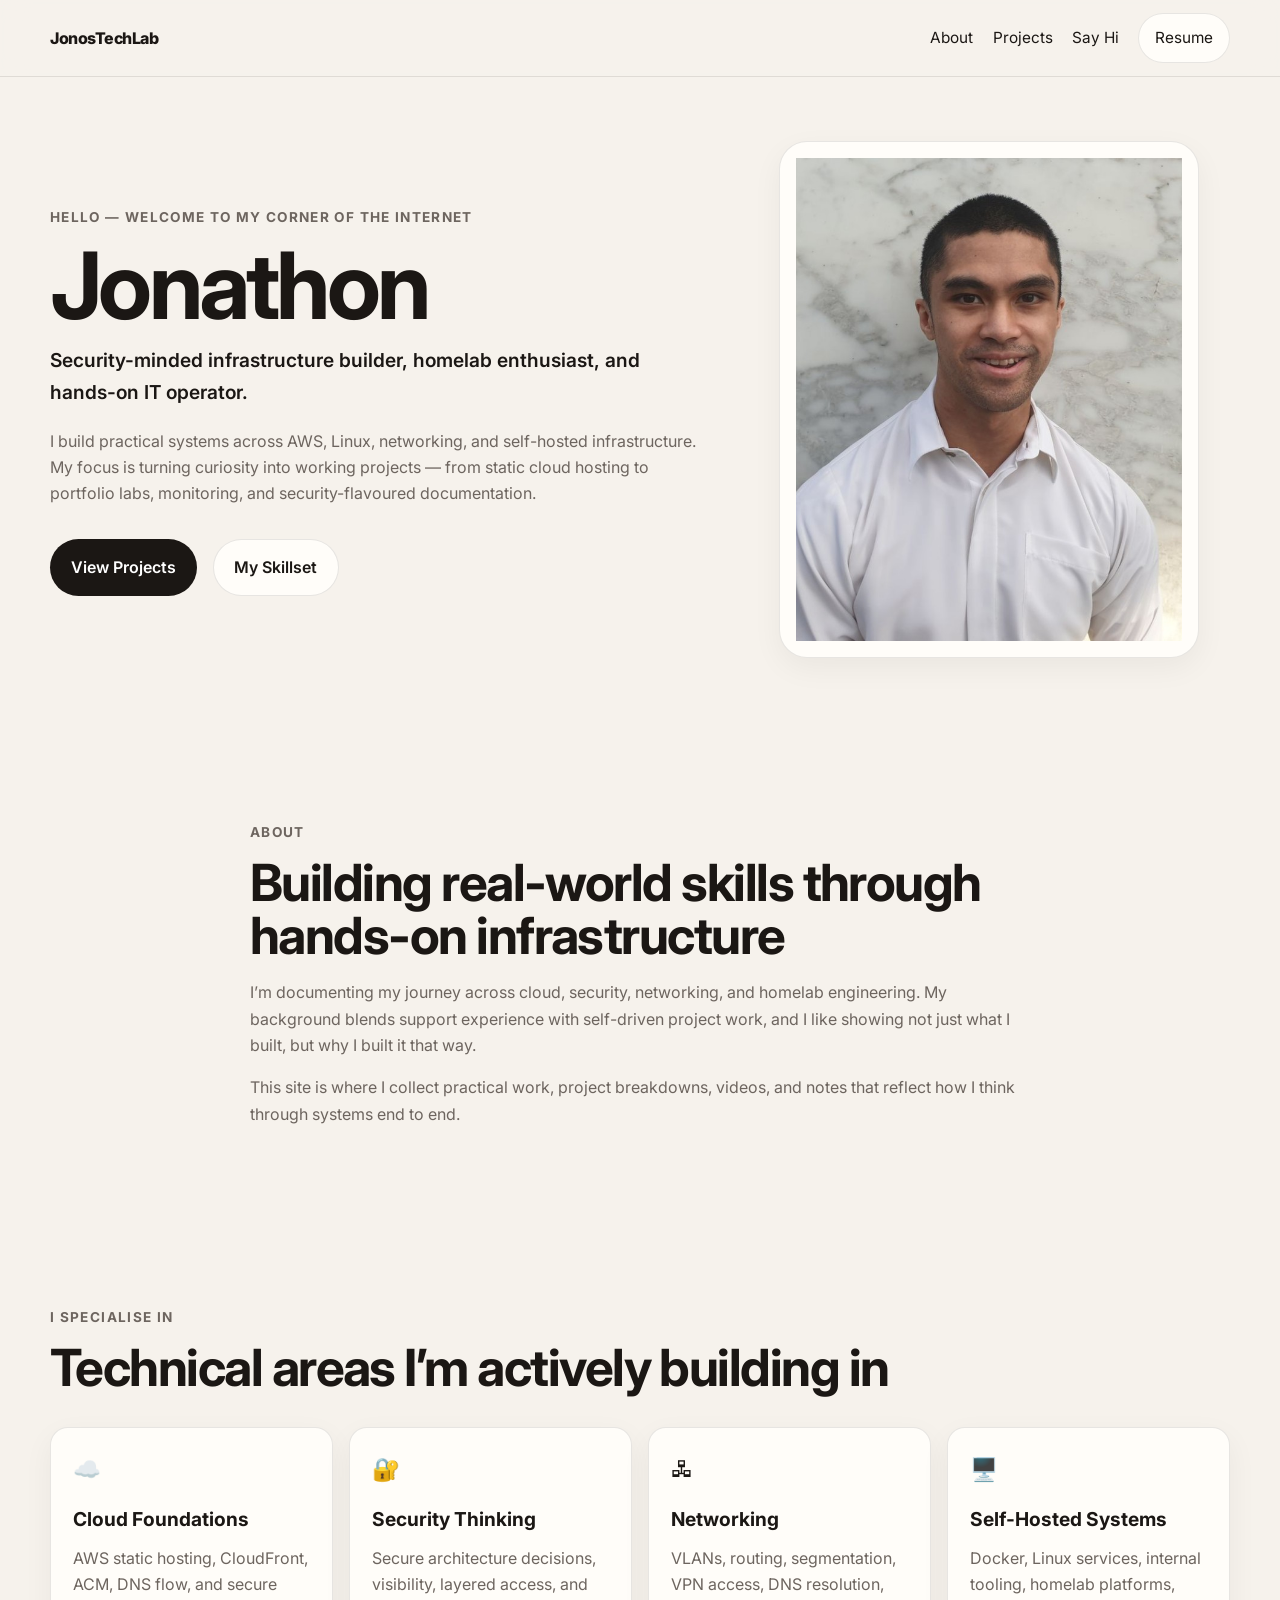
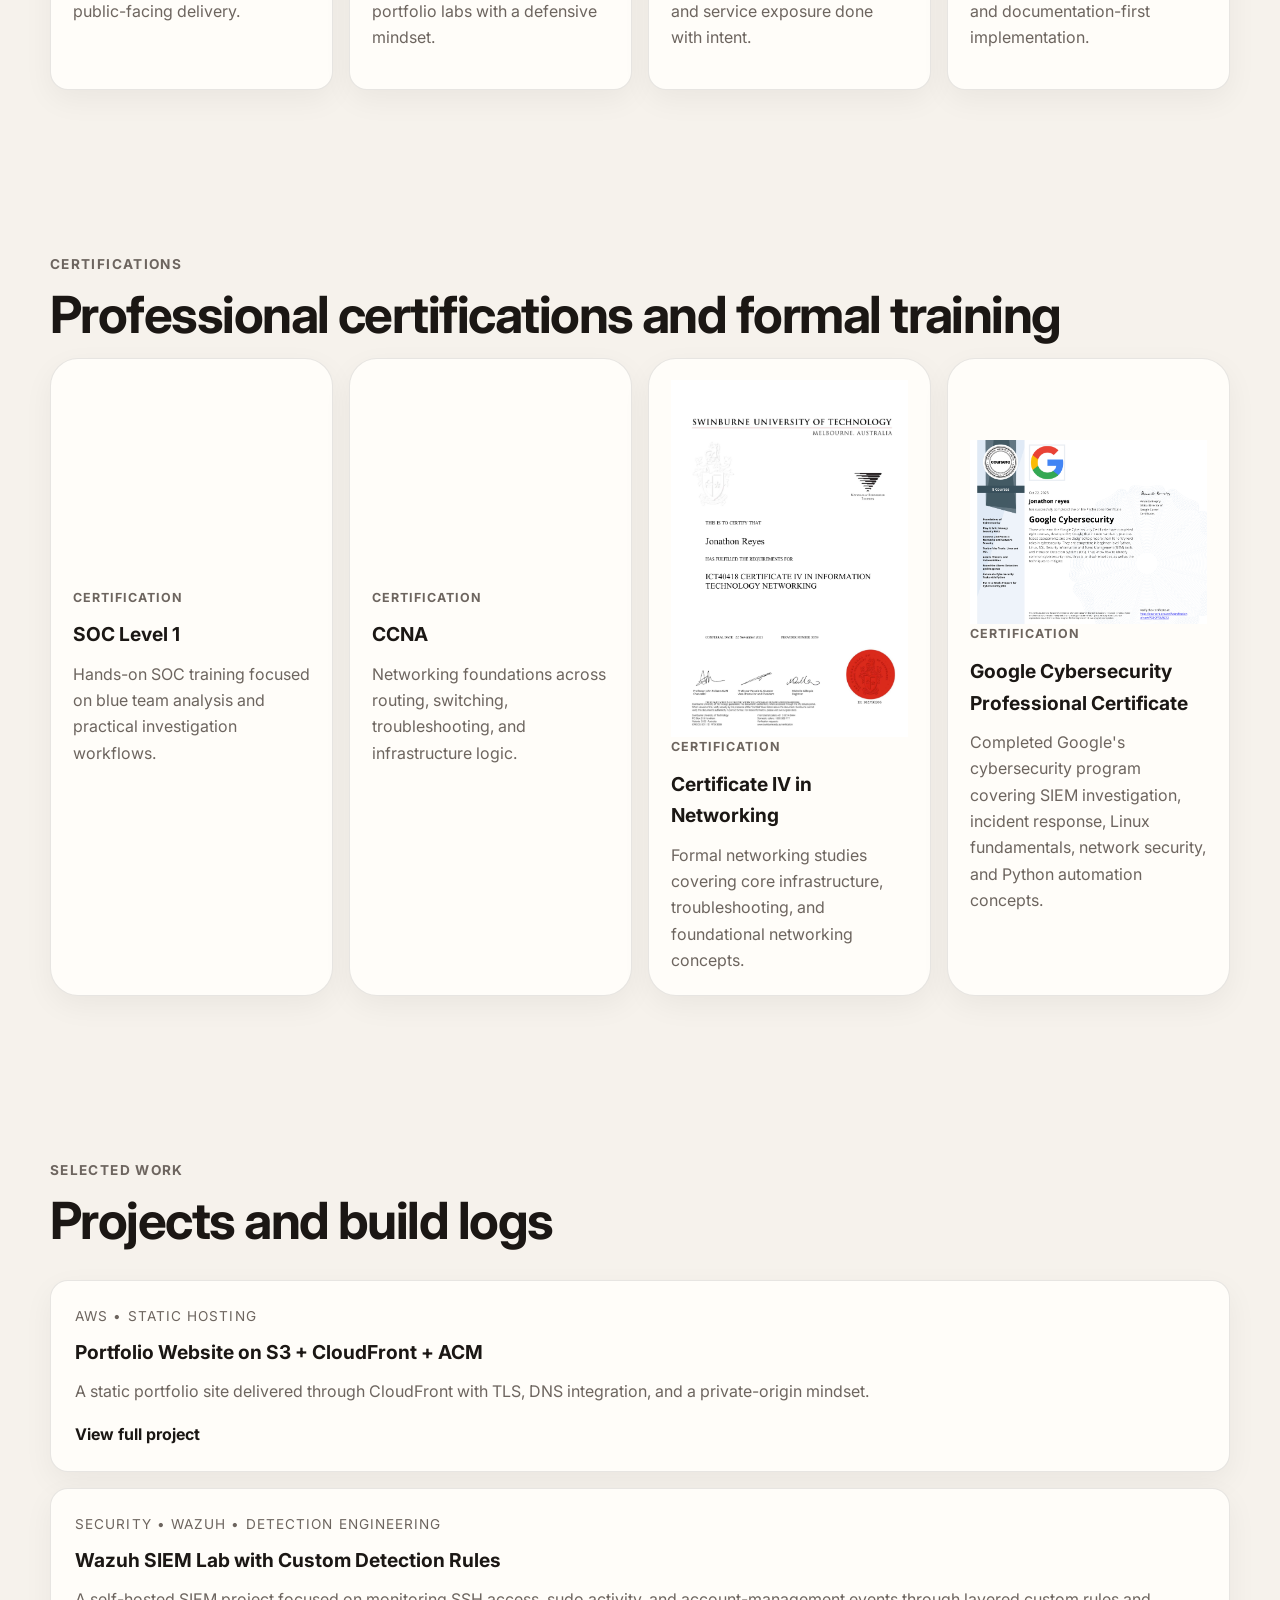
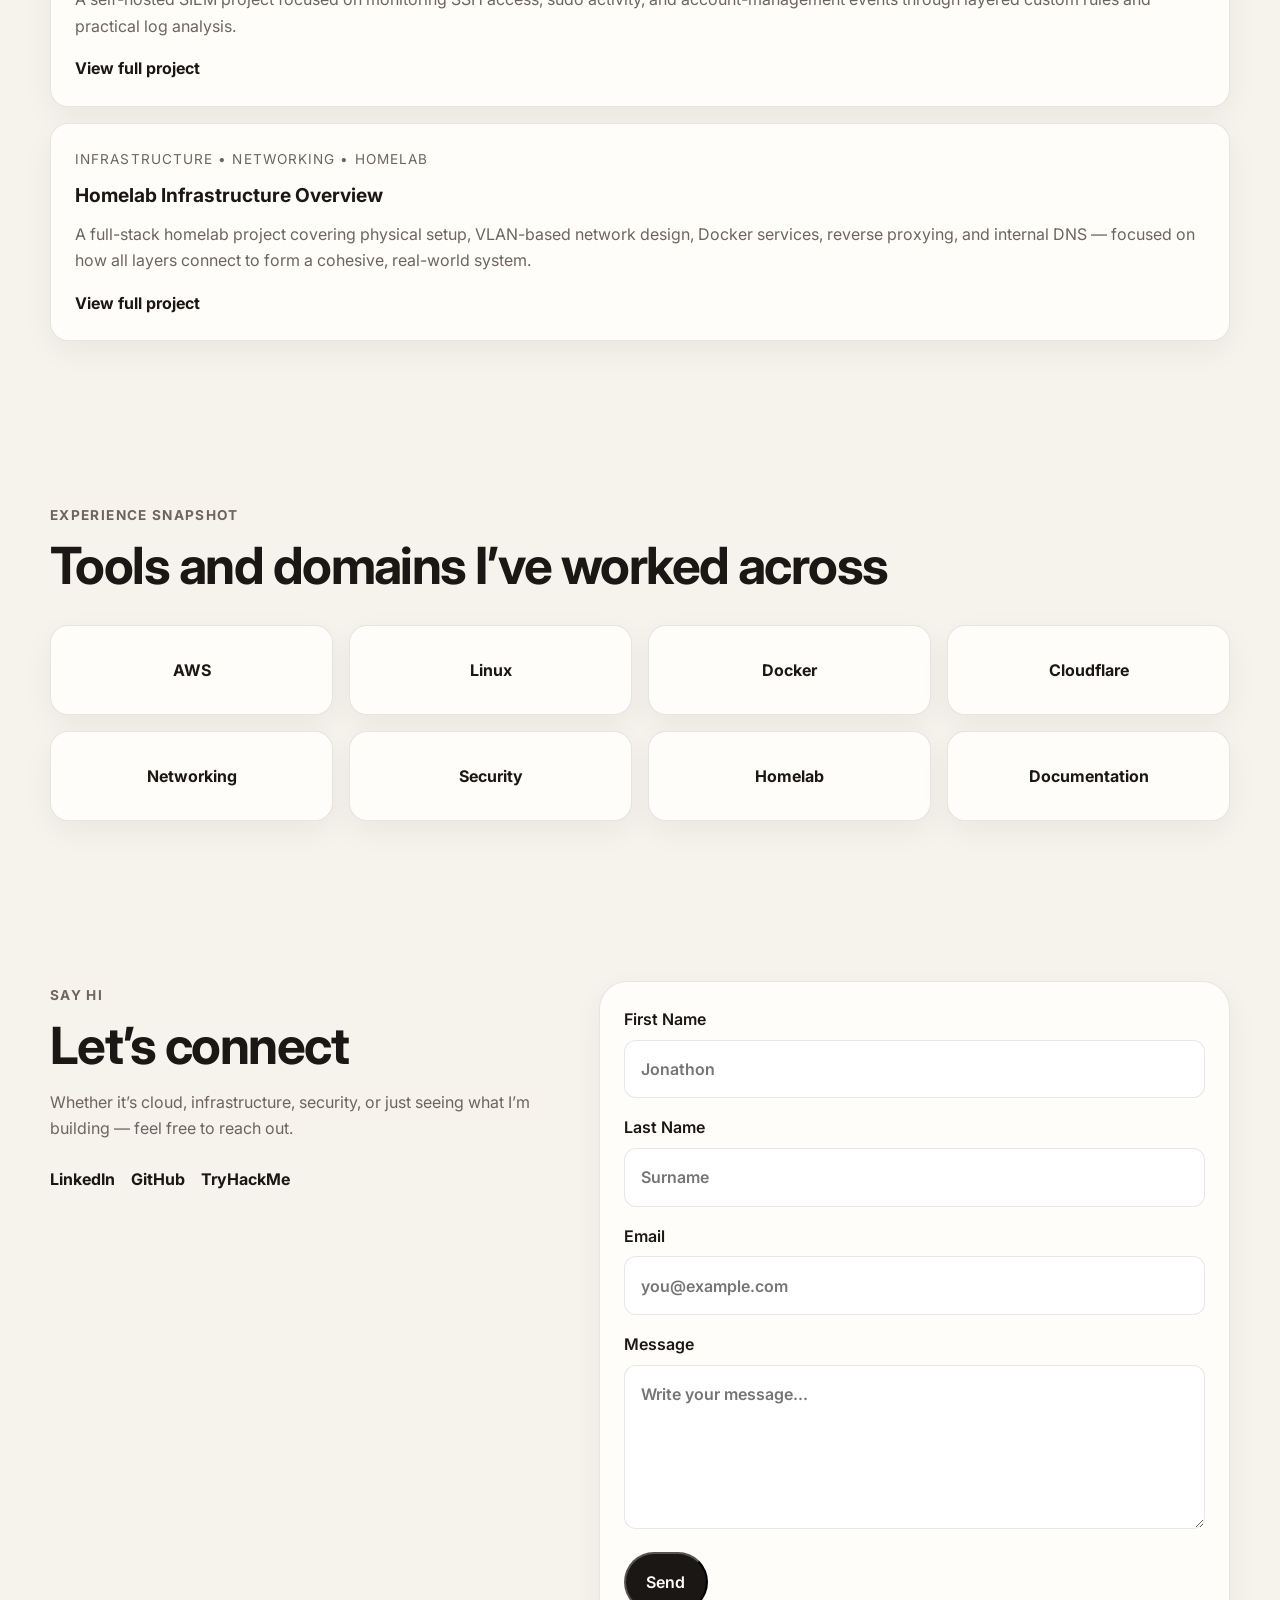
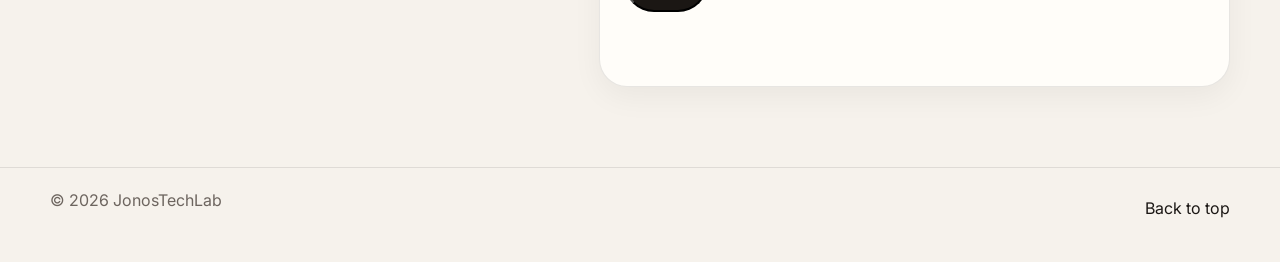
==== site/index.html @ 67ad3206 "Updated homepage layout, added social media hyperlinks , uploaded resume link , ensured website cong" ====
<!DOCTYPE html>
<html lang="en">
<head>
  <meta charset="UTF-8" />
  <meta name="viewport" content="width=device-width, initial-scale=1.0" />
  <title>JonosTechLab</title>
  <meta
    name="description"
    content="Personal portfolio for Jonathon - cloud, security, infrastructure, and homelab projects."
  />
  <link rel="preconnect" href="https://fonts.googleapis.com">
  <link rel="preconnect" href="https://fonts.gstatic.com" crossorigin>
  <link
    href="https://fonts.googleapis.com/css2?family=Inter:wght@400;500;600;700;800&display=swap"
    rel="stylesheet"
  >
  <link rel="stylesheet" href="style.css"/>
</head>
    
<body>
  <header class="site-header" id="top">
    <div class="container nav-wrap">
      <a href="#top" class="brand">JonosTechLab</a>

      <button class="nav-toggle" aria-label="Toggle navigation" aria-expanded="false">
        <span></span>
        <span></span>
      </button>

      <nav class="site-nav">
        <a href="About.html">About</a>
        <a href="projects.html">Projects</a>
        <a href="#contact">Say Hi</a>
        <a href="drd8wv1lhx9pb.cloudfront.net/Media/JreyesResume.docx" download class="resume-link">Resume</a>
      </nav>
    </div>
  </header>

  <main>
    <section class="hero section">
      <div class="container hero-grid">
        <div class="hero-copy">
          <p class="eyebrow">Hello — welcome to my corner of the internet</p>
          <h1>Jonathon</h1>
          <p class="hero-subtitle">
            Security-minded infrastructure builder, homelab enthusiast, and hands-on IT operator.
          </p>

          <p class="hero-text">
            I build practical systems across AWS, Linux, networking, and self-hosted infrastructure.
            My focus is turning curiosity into working projects — from static cloud hosting to
            portfolio labs, monitoring, and security-flavoured documentation.
          </p>

          <div class="hero-actions">
            <a class="btn btn-primary" href="#projects">View Projects</a>
            <a class="btn btn-secondary" href="#specialties">My Skillset</a>
          </div>
        </div>

        <div class="hero-visual">
          <div class="portrait-card">
            <div class="portrait-placeholder">
              <img src="Media/photo-of-me-1.jpeg" alt="Photo of me">
            </div>
          </div>
        </div>
      </div>
    </section>

    <section class="about section" id="about">
      <div class="container narrow">
        <p class="section-label">About</p>
        <h2>Building real-world skills through hands-on infrastructure</h2>
        <p>
          I’m documenting my journey across cloud, security, networking, and homelab engineering.
          My background blends support experience with self-driven project work, and I like showing
          not just what I built, but why I built it that way.
        </p>
        <p>
          This site is where I collect practical work, project breakdowns, videos, and notes that
          reflect how I think through systems end to end.
        </p>
      </div>
    </section>

    <section class="specialties section" id="specialties">
      <div class="container">
        <p class="section-label">I specialise in</p>
        <h2>Technical areas I’m actively building in</h2>

        <div class="cards-grid">
          <article class="info-card">
            <div class="card-icon">☁️</div>
            <h3>Cloud Foundations</h3>
            <p>
              AWS static hosting, CloudFront, ACM, DNS flow, and secure public-facing delivery.
            </p>
          </article>

          <article class="info-card">
            <div class="card-icon">🔐</div>
            <h3>Security Thinking</h3>
            <p>
              Secure architecture decisions, visibility, layered access, and portfolio labs with a defensive mindset.
            </p>
          </article>

          <article class="info-card">
            <div class="card-icon">🖧</div>
            <h3>Networking</h3>
            <p>
              VLANs, routing, segmentation, VPN access, DNS resolution, and service exposure done with intent.
            </p>
          </article>

          <article class="info-card">
            <div class="card-icon">🖥️</div>
            <h3>Self-Hosted Systems</h3>
            <p>
              Docker, Linux services, internal tooling, homelab platforms, and documentation-first implementation.
            </p>
          </article>
        </div>
      </div>
    </section>
<section class="certifications section" id="certifications">
  <div class="container">

    <p class="section-label">Certifications</p>
    <h2>Professional certifications and formal training</h2>

    <div class="about-cred-grid">

      <article class="cred-card">
        <div data-iframe-width="150" data-iframe-height="270"
        data-share-badge-id="29850e6c-8b3c-4f84-9cf5-069277f59afa"
        data-share-badge-host="https://www.credly.com"></div>

        <span class="cred-label">Certification</span>
        <h3>SOC Level 1</h3>
        <p>Hands-on SOC training focused on blue team analysis and practical investigation workflows.</p>
      </article>

      <article class="cred-card">
        <div data-iframe-width="150" data-iframe-height="270"
        data-share-badge-id="9f2ca85e-a2d4-41b4-8fdb-b90c5024c123"
        data-share-badge-host="https://www.credly.com"></div>

        <span class="cred-label">Certification</span>
        <h3>CCNA</h3>
        <p>Networking foundations across routing, switching, troubleshooting, and infrastructure logic.</p>
      </article>

      <article class="cred-card">
        <a href="https://www.myequals.net/sharelink/cd40c985-79ee-41b7-900c-975db4b5efea/37fe54b9-e3ec-4ae2-b38a-3ca66aa17fdd"
        target="_blank" rel="noopener noreferrer">

          <img src="Media/swinburne-networking-cert.png"
          alt="Certificate IV in Networking - Swinburne"
          class="cred-badge">
        </a>

        <span class="cred-label">Certification</span>
        <h3>Certificate IV in Networking</h3>
        <p>
          Formal networking studies covering core infrastructure,
          troubleshooting, and foundational networking concepts.
        </p>
      </article>

      <article class="cred-card">
        <a href="https://coursera.org/share/5a12fb6c5381215339fe320adbb913d0"
        target="_blank" rel="noopener noreferrer">

          <img src="Media/coursera-google-cybersecurity.png"
          alt="Google Cybersecurity Certificate"
          class="cred-badge">
        </a>

        <span class="cred-label">Certification</span>
        <h3>Google Cybersecurity Professional Certificate</h3>

        <p>
          Completed Google's cybersecurity program covering SIEM investigation,
          incident response, Linux fundamentals, network security,
          and Python automation concepts.
        </p>
      </article>

    </div>

  </div>
</section>
    <section class="projects section" id="projects">
      <div class="container">
        <p class="section-label">Selected work</p>
        <h2>Projects and build logs</h2>

        <div class="project-list">
          <article class="project-card">
            <div class="project-meta">AWS • Static Hosting</div>
            <h3>Portfolio Website on S3 + CloudFront + ACM</h3>
            <p>
              A static portfolio site delivered through CloudFront with TLS, DNS integration, and
              a private-origin mindset.
            </p>
            <a href="/Projects/Portfolio%20Website%20on%20S3.html">View full project</a>
          </article>

          <article class="project-card project-summary-card">
    <div class="project-meta">Security • Wazuh • Detection Engineering</div>
    <h3>Wazuh SIEM Lab with Custom Detection Rules</h3>
    <p>
      A self-hosted SIEM project focused on monitoring SSH access, sudo activity,
      and account-management events through layered custom rules and practical log analysis.
    </p>
    <a href="/Projects/WazuhSiemLab.html">View full project</a>
  </article>
          
  
  <article class="project-card project-summary-card">
    <div class="project-meta">Infrastructure • Networking • Homelab</div>
    <h3>Homelab Infrastructure Overview</h3>
    <p>
      A full-stack homelab project covering physical setup, VLAN-based network design,
      Docker services, reverse proxying, and internal DNS — focused on how all layers
      connect to form a cohesive, real-world system.
    </p>
    <a href="/Projects/homelab-project.html">View full project</a>
  </article>
          
<!--
          <article class="project-card">
            <div class="project-meta">Security • Documentation</div>
            <h3>SOC / Security Learning Journey</h3>
            <p>
              Detection practice, notes, walkthroughs, and structured write-ups showing technical growth over time.
            </p>
            <a href="#">Read project</a>

          </article>
-->
        </div>
      </div>
    </section>

    <section class="clients section">
      <div class="container">
        <p class="section-label">Experience snapshot</p>
        <h2>Tools and domains I’ve worked across</h2>

        <div class="logo-grid">
          <div class="logo-pill">AWS</div>
          <div class="logo-pill">Linux</div>
          <div class="logo-pill">Docker</div>
          <div class="logo-pill">Cloudflare</div>
          <div class="logo-pill">Networking</div>
          <div class="logo-pill">Security</div>
          <div class="logo-pill">Homelab</div>
          <div class="logo-pill">Documentation</div>
        </div>
      </div>
    </section>

    <section class="contact section" id="contact">
      <div class="container contact-grid">
        <div>
          <p class="section-label">Say Hi</p>
          <h2>Let’s connect</h2>
          <p>
            Whether it’s cloud, infrastructure, security, or just seeing what I’m building — feel
            free to reach out.
          </p>

          <div class="contact-links">
            <a href="https://www.linkedin.com/in/jonathon-reyes/">LinkedIn</a>
            <a href="https://github.com/JonathonReyesPortfolio">GitHub</a>
            <a href="https://tryhackme.com/p/gigabrain4000000">TryHackMe</a>
          </div>
        </div>

        <form 
  class="contact-form" 
  id="contactForm"
  action="https://formspree.io/f/mgonqvoz"
  method="POST"
>
          <label>
            First Name
            <input type="text" name="firstName" placeholder="Jonathon" required />
          </label>

          <label>
            Last Name
            <input type="text" name="lastName" placeholder="Surname" required />
          </label>

          <label>
            Email
            <input type="email" name="email" placeholder="you@example.com" required />
          </label>

          <label>
            Message
            <textarea name="message" rows="5" placeholder="Write your message..." required></textarea>
          </label>

          <button type="submit" class="btn btn-primary">Send</button>
          <p class="form-message" aria-live="polite"></p>
        </form>
      </div>
    </section>
  </main>

  <footer class="site-footer">
    <div class="container footer-wrap">
      <p>© 2026 JonosTechLab</p>
      <a href="#top">Back to top</a>
    </div>
  </footer>
  <script type="text/javascript" async src="//cdn.credly.com/assets/utilities/embed.js"></script>
  <script src="script.js"></script>
</body>
</html>
---- site/style.css ----
:root {
  --bg: #f6f2ec;
  --surface: #fffdf9;
  --surface-2: #efe6dc;
  --text: #1b1714;
  --muted: #6d655f;
  --line: rgba(27, 23, 20, 0.1);
  --accent: #1b1714;
  --radius-lg: 28px;
  --radius-md: 18px;
  --radius-sm: 12px;
  --shadow: 0 10px 30px rgba(0, 0, 0, 0.05);
  --container: 1180px;
}

* {
  box-sizing: border-box;
}

html {
  scroll-behavior: smooth;
}

body {
  margin: 0;
  font-family: "Inter", sans-serif;
  background: var(--bg);
  color: var(--text);
  line-height: 1.65;
}

img {
  max-width: 100%;
  display: block;
}

a {
  color: inherit;
  text-decoration: none;
}

button,
input,
textarea {
  font: inherit;
}

.container {
  width: min(var(--container), calc(100% - 2rem));
  margin: 0 auto;
}

.narrow {
  width: min(780px, calc(100% - 2rem));
}

.section {
  padding: 5rem 0;
}

.section-label,
.eyebrow {
  display: inline-block;
  margin-bottom: 0.8rem;
  font-size: 0.85rem;
  font-weight: 700;
  text-transform: uppercase;
  letter-spacing: 0.1em;
  color: var(--muted);
}

h1,
h2,
h3,
p {
  margin-top: 0;
}

h1 {
  font-size: clamp(2.8rem, 8vw, 5.8rem);
  line-height: 0.95;
  letter-spacing: -0.04em;
  margin-bottom: 1rem;
}

h2 {
  font-size: clamp(2rem, 4vw, 3.2rem);
  line-height: 1.05;
  letter-spacing: -0.03em;
  margin-bottom: 1rem;
}

h3 {
  font-size: 1.2rem;
  margin-bottom: 0.6rem;
}

p {
  color: var(--muted);
}

.site-header {
  position: sticky;
  top: 0;
  z-index: 1000;
  backdrop-filter: blur(14px);
  background: rgba(246, 242, 236, 0.82);
  border-bottom: 1px solid var(--line);
}

.nav-wrap {
  min-height: 76px;
  display: flex;
  align-items: center;
  justify-content: space-between;
  gap: 1rem;
}

.brand {
  font-weight: 800;
  letter-spacing: -0.03em;
}

.site-nav {
  display: flex;
  align-items: center;
  gap: 1.2rem;
}

.site-nav a {
  font-size: 0.96rem;
  color: var(--text);
}

.resume-link {
  padding: 0.7rem 1rem;
  border: 1px solid var(--line);
  border-radius: 999px;
  background: var(--surface);
}

.nav-toggle {
  display: none;
  width: 48px;
  height: 48px;
  border: 1px solid var(--line);
  background: var(--surface);
  border-radius: 999px;
  cursor: pointer;
}

.nav-toggle span {
  display: block;
  width: 18px;
  height: 2px;
  background: var(--text);
  margin: 5px auto;
  transition: 0.2s ease;
}

.hero {
  padding-top: 4rem;
}

.hero-grid {
  display: grid;
  grid-template-columns: 1.15fr 0.85fr;
  gap: 3rem;
  align-items: center;
}

.hero-subtitle {
  font-size: 1.2rem;
  max-width: 40rem;
  color: var(--text);
  font-weight: 600;
}

.hero-text {
  max-width: 46rem;
  margin-bottom: 2rem;
}

.hero-actions {
  display: flex;
  flex-wrap: wrap;
  gap: 1rem;
}

.btn {
  display: inline-flex;
  align-items: center;
  justify-content: center;
  min-height: 52px;
  padding: 0.9rem 1.3rem;
  border-radius: 999px;
  font-weight: 600;
  transition: transform 0.2s ease, opacity 0.2s ease;
}

.btn:hover {
  transform: translateY(-1px);
}

.btn-primary {
  background: var(--accent);
  color: white;
}

.btn-secondary {
  border: 1px solid var(--line);
  background: var(--surface);
}

.hero-visual {
  display: flex;
  justify-content: center;
}

.portrait-card {
  width: min(100%, 420px);
  background: var(--surface);
  border: 1px solid var(--line);
  border-radius: var(--radius-lg);
  padding: 1rem;
  box-shadow: var(--shadow);
}

.portrait-placeholder {
  aspect-ratio: 4 / 5;
  border-radius: calc(var(--radius-lg) - 8px);
  background:
    linear-gradient(135deg, rgba(0,0,0,0.05), rgba(0,0,0,0.01)),
    var(--surface-2);
  display: grid;
  place-items: center;
  color: var(--muted);
  font-weight: 600;
}

.portrait-placeholder img {
  width: 100%;
  height: 100%;
  display: block;
  object-fit: cover;
}

.cards-grid {
  margin-top: 2rem;
  display: grid;
  grid-template-columns: repeat(4, 1fr);
  gap: 1rem;
}

.info-card {
  background: var(--surface);
  border: 1px solid var(--line);
  border-radius: var(--radius-md);
  padding: 1.4rem;
  box-shadow: var(--shadow);
}

.card-icon {
  font-size: 1.4rem;
  margin-bottom: 1rem;
}

.project-list {
  margin-top: 2rem;
  display: grid;
  gap: 1rem;
}

.project-card {
  background: var(--surface);
  border: 1px solid var(--line);
  border-radius: var(--radius-md);
  padding: 1.5rem;
  box-shadow: var(--shadow);
}

.project-card a {
  font-weight: 700;
}

.project-meta {
  font-size: 0.85rem;
  text-transform: uppercase;
  letter-spacing: 0.08em;
  color: var(--muted);
  margin-bottom: 0.6rem;
}

.logo-grid {
  margin-top: 2rem;
  display: grid;
  grid-template-columns: repeat(4, 1fr);
  gap: 1rem;
}

.logo-pill {
  min-height: 90px;
  background: var(--surface);
  border: 1px solid var(--line);
  border-radius: var(--radius-md);
  display: grid;
  place-items: center;
  font-weight: 700;
  box-shadow: var(--shadow);
}

.stats-grid {
  margin-top: 2rem;
  display: grid;
  grid-template-columns: repeat(4, 1fr);
  gap: 1rem;
}

.stat-card {
  background: var(--surface);
  border: 1px solid var(--line);
  border-radius: var(--radius-md);
  padding: 1.5rem;
  box-shadow: var(--shadow);
}

.stat-number {
  display: block;
  font-size: clamp(2rem, 5vw, 3.8rem);
  line-height: 1;
  font-weight: 800;
  letter-spacing: -0.05em;
  margin-bottom: 0.8rem;
  color: var(--text);
}

.contact-grid {
  display: grid;
  grid-template-columns: 0.9fr 1.1fr;
  gap: 2rem;
  align-items: start;
}

.contact-links {
  display: flex;
  flex-wrap: wrap;
  gap: 1rem;
  margin-top: 1.5rem;
}

.contact-links a {
  font-weight: 700;
}

.contact-form {
  background: var(--surface);
  border: 1px solid var(--line);
  border-radius: var(--radius-lg);
  padding: 1.5rem;
  box-shadow: var(--shadow);
}

.contact-form label {
  display: block;
  font-weight: 600;
  margin-bottom: 1rem;
  color: var(--text);
}

.contact-form input,
.contact-form textarea {
  width: 100%;
  margin-top: 0.45rem;
  border: 1px solid var(--line);
  border-radius: var(--radius-sm);
  background: #fff;
  padding: 0.95rem 1rem;
  color: var(--text);
}

.contact-form input:focus,
.contact-form textarea:focus {
  outline: 2px solid rgba(27, 23, 20, 0.15);
  border-color: rgba(27, 23, 20, 0.25);
}

.form-message {
  margin-top: 1rem;
  min-height: 1.2rem;
  font-size: 0.95rem;
}

.site-footer {
  border-top: 1px solid var(--line);
  padding: 1.2rem 0 2rem;
}

.footer-wrap {
  display: flex;
  justify-content: space-between;
  gap: 1rem;
  align-items: center;
}

@media (max-width: 980px) {
  .hero-grid,
  .contact-grid,
  .cards-grid,
  .logo-grid,
  .stats-grid {
    grid-template-columns: 1fr 1fr;
  }

  .hero-grid {
    align-items: start;
  }
}

@media (max-width: 720px) {
  .section {
    padding: 4rem 0;
  }

  .nav-toggle {
    display: inline-block;
  }

  .site-nav {
    position: absolute;
    top: calc(100% + 0.5rem);
    left: 1rem;
    right: 1rem;
    display: none;
    flex-direction: column;
    align-items: flex-start;
    padding: 1rem;
    border: 1px solid var(--line);
    background: rgba(255, 253, 249, 0.98);
    border-radius: 20px;
    box-shadow: var(--shadow);
  }

  .site-nav.is-open {
    display: flex;
  }

  .hero-grid,
  .contact-grid,
  .cards-grid,
  .logo-grid,
  .stats-grid {
    grid-template-columns: 1fr;
  }

  h1 {
    font-size: clamp(2.4rem, 12vw, 4rem);
  }
}
/* Project */
.project-index-hero {
  padding-bottom: 0.1rem;
}

.project-index-section {
  padding-top: 1rem;
}

/* ABOUT */

.about-shell {
  padding-top: 3rem;
}

.about-frame {
  border: 1px solid var(--line);
  border-radius: 34px;
  padding: 1.2rem;
}

.about-toolbar {
  margin-bottom: 1.5rem;
}

.about-toolbar-inner {
  min-height: 78px;
  border: 1px solid var(--line);
  border-radius: 24px;
  background: var(--surface);
  box-shadow: var(--shadow);
  display: flex;
  align-items: center;
  justify-content: center;
  gap: 0.75rem;
  padding: 1rem 1.2rem;
  flex-wrap: wrap;
}

.about-header {
  text-align: center;
  padding: 0 0.7rem;
  margin-bottom: 1.75rem;
}

.about-title {
  font-size: clamp(2.6rem, 7vw, 5.2rem);
  line-height: 0.95;
  letter-spacing: -0.05em;
  margin-bottom: 0.8rem;
}

.about-subtitle {
  max-width: 56rem;
  margin: 0 auto;
  font-size: 1.08rem;
  color: var(--muted);
}

.about-main {
  display: grid;
  grid-template-columns: minmax(0, 1.15fr) minmax(320px, 0.85fr);
  gap: 1.5rem;
  align-items: stretch;
  margin-bottom: 1.5rem;
}

.about-video-card,
.about-text-card,
.cred-card {
  background: var(--surface);
  border: 1px solid var(--line);
  border-radius: 28px;
  padding: 1.35rem;
  box-shadow: var(--shadow);
}

.about-video,
.video-embed {
  width: 100%;
  border-radius: 20px;
  background: #000;
}

.about-video {
  display: block;
  aspect-ratio: 16 / 10;
  object-fit: cover;
}

.video-embed {
  position: relative;
  padding-top: 62.5%;
  overflow: hidden;
}

.video-embed iframe {
  position: absolute;
  inset: 0;
  width: 100%;
  height: 100%;
  border: 0;
}

.about-text-card {
  display: flex;
  flex-direction: column;
  justify-content: center;
}

.about-text-card p:last-child {
  margin-bottom: 0;
}

.about-cred-grid {
  display: grid;
  grid-template-columns: repeat(4, 1fr);
  gap: 1rem;
}

.cred-card {
  min-height: 200px;
  display: flex;
  flex-direction: column;
  justify-content: center;
}

.cred-label {
  display: inline-block;
  margin-bottom: 0.7rem;
  font-size: 0.78rem;
  text-transform: uppercase;
  letter-spacing: 0.08em;
  color: var(--muted);
  font-weight: 700;
}

.cred-card h3 {
  margin-bottom: 0.6rem;
}

.cred-card p {
  margin-bottom: 0;
}

@media (max-width: 980px) {
  .about-main {
    grid-template-columns: 1fr;
  }

  .about-cred-grid {
    grid-template-columns: repeat(2, 1fr);
  }
}

@media (max-width: 720px) {
  .about-frame {
    padding: 0.9rem;
    border-radius: 24px;
  }

  .about-toolbar-inner,
  .about-video-card,
  .about-text-card,
  .cred-card {
    border-radius: 22px;
  }

  .about-title {
    font-size: clamp(2.2rem, 11vw, 3.8rem);
  }

  .about-cred-grid {
    grid-template-columns: 1fr;
  }
}

/* Project Template */

.project-detail-shell {
  padding-top: 3rem;
}

.blog-project-frame {
  background: transparent;
  border: 1px solid var(--line);
  border-radius: 34px;
  padding: 1.2rem;
}

.blog-project-toolbar {
  margin-bottom: 1.5rem;
}

.blog-project-toolbar-inner {
  min-height: 78px;
  border: 1px solid var(--line);
  border-radius: 24px;
  background: var(--surface);
  box-shadow: var(--shadow);
  display: flex;
  align-items: center;
  gap: 0.75rem;
  padding: 1rem 1.2rem;
  flex-wrap: wrap;
}

.toolbar-chip {
  display: inline-flex;
  align-items: center;
  min-height: 38px;
  padding: 0.45rem 0.9rem;
  border-radius: 999px;
  border: 1px solid var(--line);
  background: rgba(255, 255, 255, 0.7);
  font-size: 0.92rem;
  font-weight: 600;
  color: var(--text);
}

.blog-project-header {
  padding: 0 0.7rem;
  margin-bottom: 1.8rem;
}

.blog-project-title {
  font-size: clamp(2.4rem, 6vw, 4.8rem);
  line-height: 0.95;
  letter-spacing: -0.05em;
  margin-bottom: 0.8rem;
}

.blog-project-subtitle {
  max-width: 58rem;
  font-size: 1.08rem;
  color: var(--muted);
}

.blog-project-main {
  display: grid;
  grid-template-columns: minmax(0, 1.2fr) minmax(320px, 0.8fr);
  gap: 1.5rem;
  align-items: start;
  margin-bottom: 1.5rem;
}

.blog-project-video-card,
.blog-project-text-card,
.project-lower-panel {
  background: var(--surface);
  border: 1px solid var(--line);
  border-radius: 28px;
  padding: 1.35rem;
  box-shadow: var(--shadow);
}

.panel-title {
  font-size: 1.05rem;
  margin-bottom: 1rem;
}

.project-video {
  width: 100%;
  display: block;
  border-radius: 20px;
  background: #000;
  aspect-ratio: 16 / 10;
  object-fit: cover;
}

.video-embed {
  position: relative;
  width: 100%;
  padding-top: 62.5%;
  border-radius: 20px;
  overflow: hidden;
  background: #000;
}

.video-embed iframe {
  position: absolute;
  inset: 0;
  width: 100%;
  height: 100%;
  border: 0;
}

.project-detail-meta {
  display: grid;
  gap: 0.9rem;
  margin-top: 1.25rem;
}

.meta-block {
  padding-top: 0.9rem;
  border-top: 1px solid var(--line);
}

.meta-label {
  display: block;
  font-size: 0.78rem;
  text-transform: uppercase;
  letter-spacing: 0.08em;
  color: var(--muted);
  font-weight: 700;
  margin-bottom: 0.35rem;
}

.meta-value {
  display: block;
  color: var(--text);
  font-weight: 600;
}

.blog-project-lower {
  display: grid;
  grid-template-columns: 1fr 1fr;
  gap: 1.5rem;
}

.project-detail-list {
  margin: 0;
  padding-left: 1.2rem;
  color: var(--muted);
}

.project-detail-list li + li {
  margin-top: 0.65rem;
}

@media (max-width: 980px) {
  .blog-project-main,
  .blog-project-lower {
    grid-template-columns: 1fr;
  }
}

@media (max-width: 720px) {
  .blog-project-frame {
    padding: 0.9rem;
    border-radius: 24px;
  }

  .blog-project-toolbar-inner,
  .blog-project-video-card,
  .blog-project-text-card,
  .project-lower-panel {
    border-radius: 22px;
  }

  .blog-project-header {
    padding: 0 0.25rem;
  }

  .blog-project-title {
    font-size: clamp(2rem, 11vw, 3.3rem);
  }
}

/** underline link thm-projects page **/ 

.THMLINK {
  text-decoration: underline;
  color: blue;
  cursor: pointer;
}
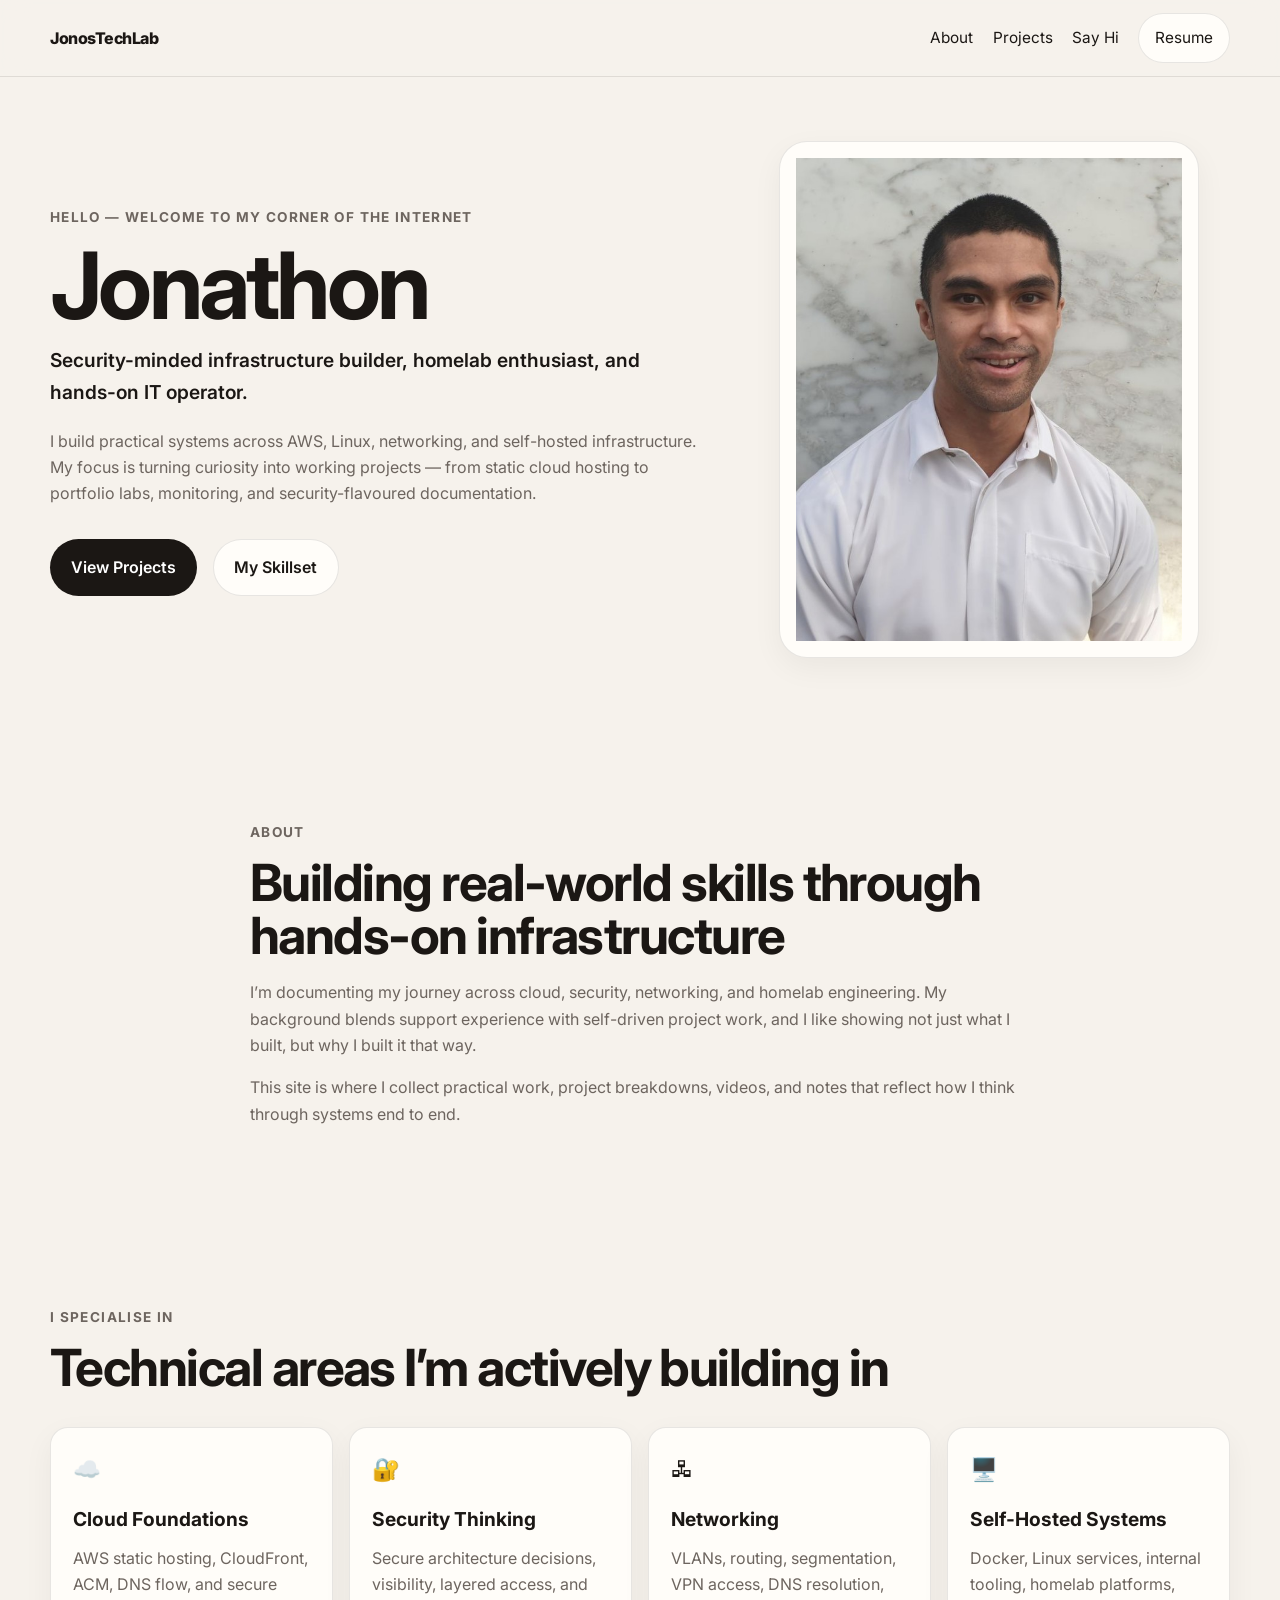
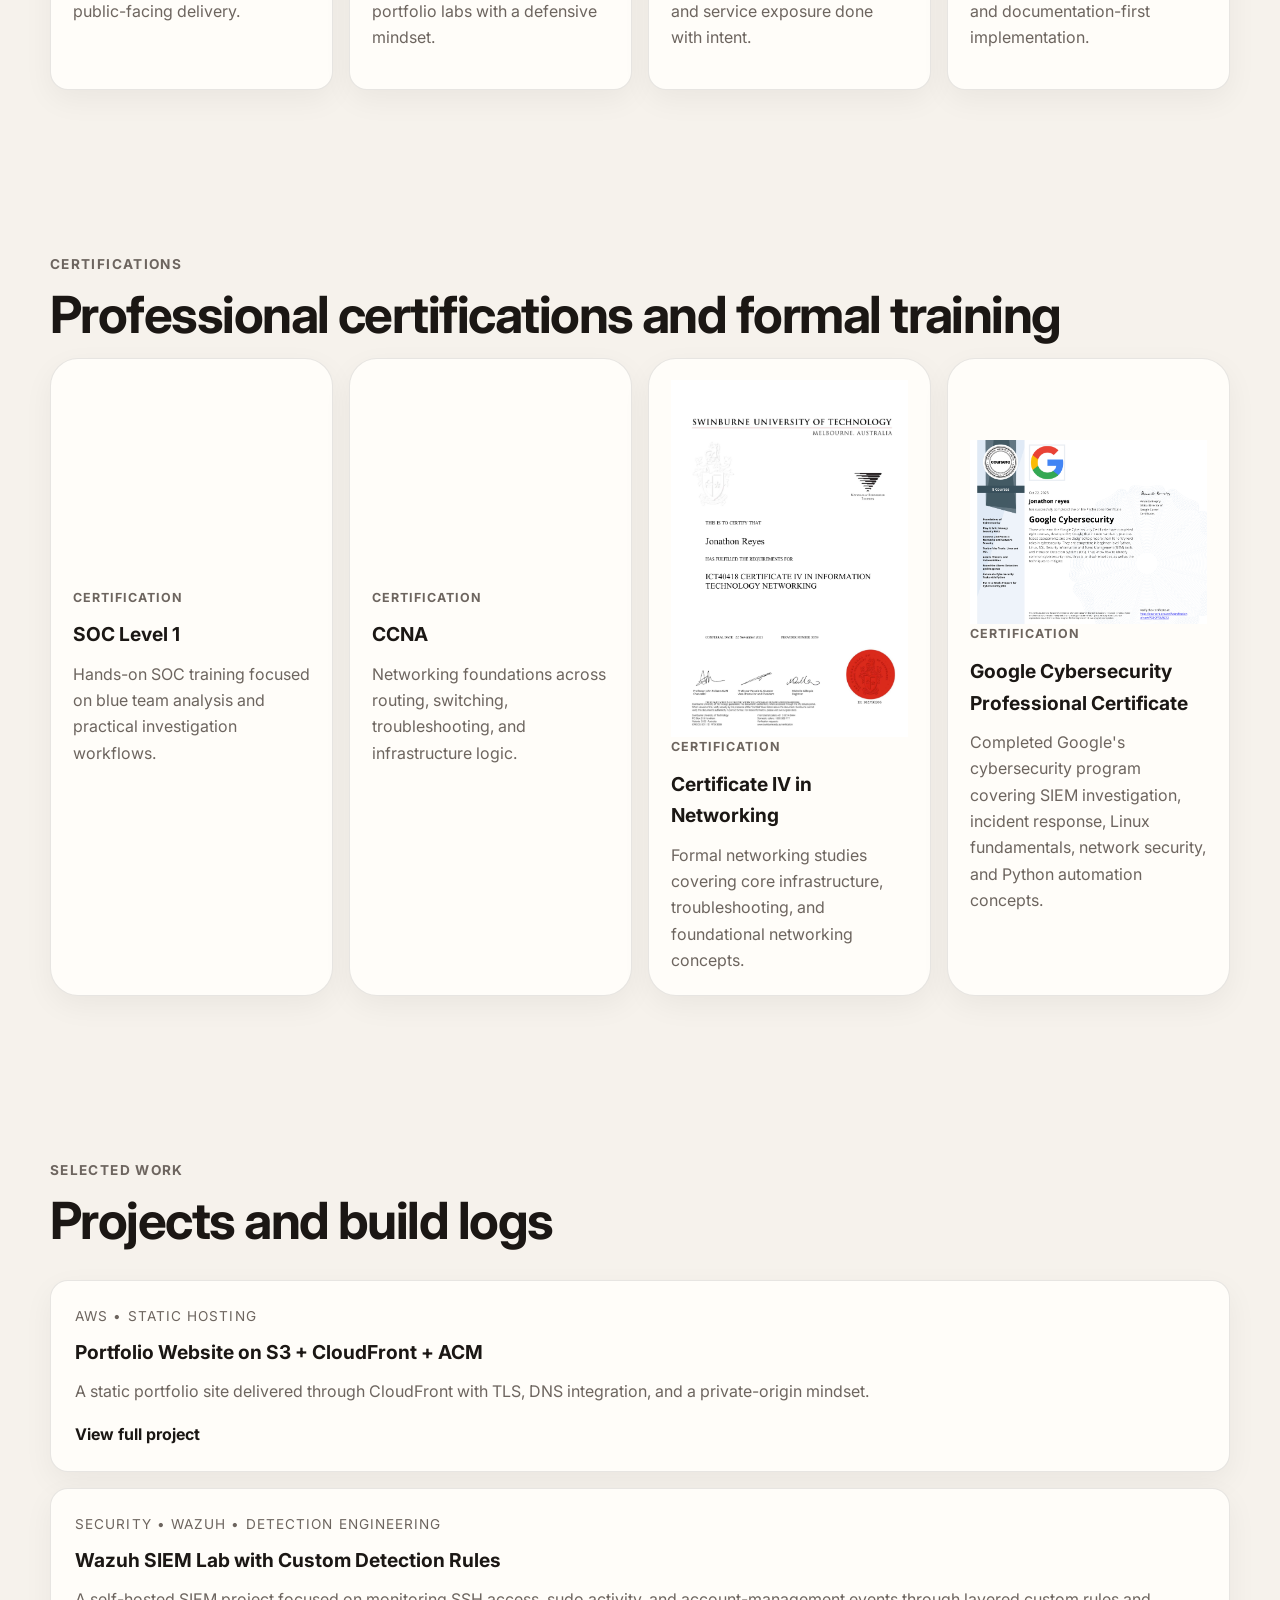
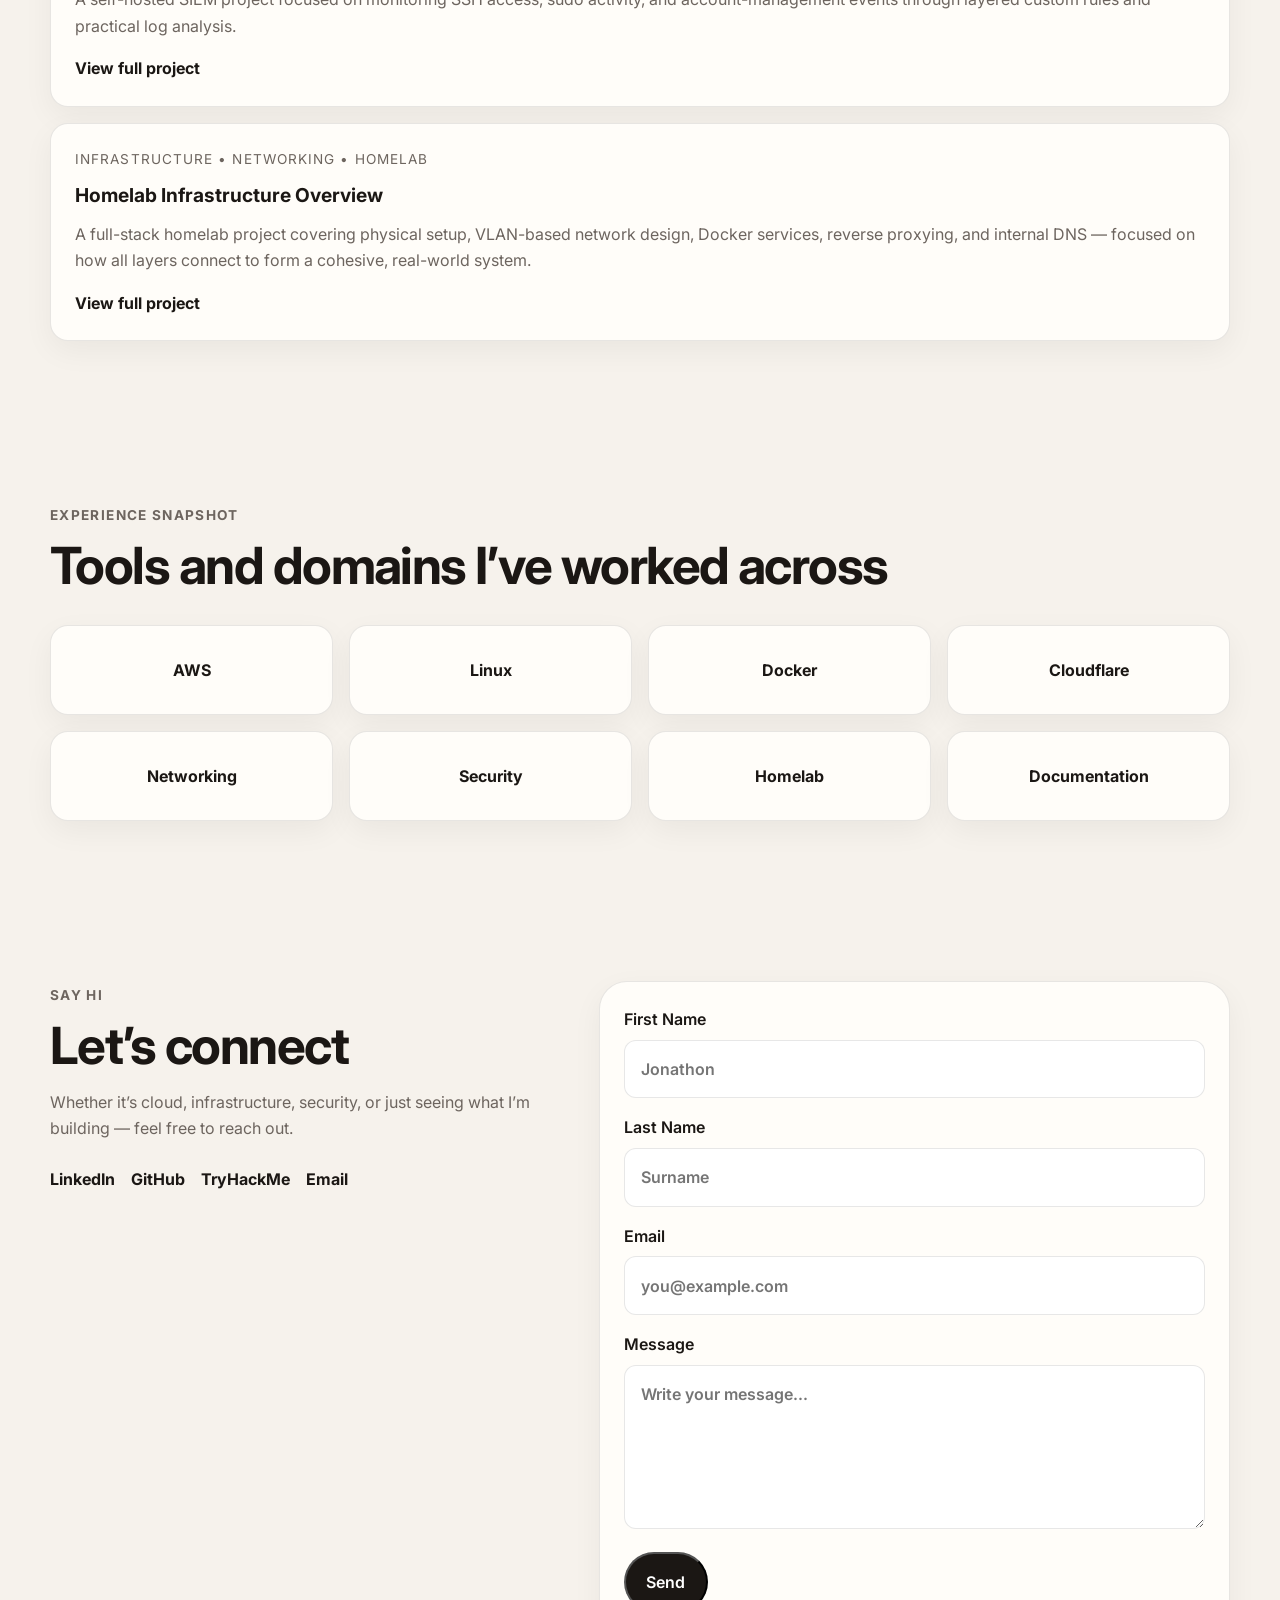
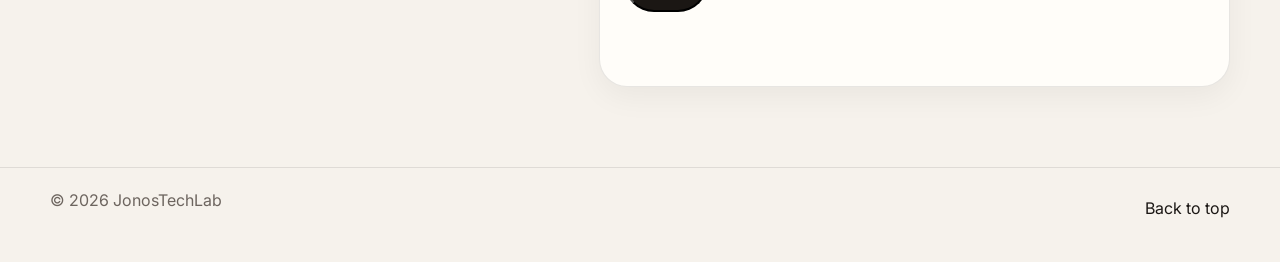
==== commit 2bd25e0f: "Added TeamYas project , added email field , created template for non video projects" ====
--- a/site/index.html
+++ b/site/index.html
@@ -31,7 +31,7 @@
         <a href="About.html">About</a>
         <a href="projects.html">Projects</a>
         <a href="#contact">Say Hi</a>
-        <a href="drd8wv1lhx9pb.cloudfront.net/Media/JreyesResume.docx" download class="resume-link">Resume</a>
+        <a href="https://drd8wv1lhx9pb.cloudfront.net/Media/Static/JreyesResume.docx" class="resume-link">Resume</a>
       </nav>
     </div>
   </header>
@@ -277,6 +277,7 @@
             <a href="https://www.linkedin.com/in/jonathon-reyes/">LinkedIn</a>
             <a href="https://github.com/JonathonReyesPortfolio">GitHub</a>
             <a href="https://tryhackme.com/p/gigabrain4000000">TryHackMe</a>
+            <a href="jonathon_reyes@live.com.au">Email</a>
           </div>
         </div>
 
--- a/site/style.css
+++ b/site/style.css
@@ -817,8 +817,46 @@
 
 /** underline link thm-projects page **/ 
 
-.THMLINK {
+.HYPERLINK {
   text-decoration: underline;
   color: blue;
   cursor: pointer;
-}+}
+
+/* Project Template - No Video Variant */
+
+.blog-project-main--no-video {
+  grid-template-columns: 1fr;
+}
+
+.blog-project-main--no-video .blog-project-text-card {
+  width: 100%;
+  max-width: 100%;
+}
+
+.blog-project-main--no-video .blog-project-text-card p {
+  max-width: none;
+}
+
+/* Optional GitHub button styling */
+.project-links {
+  margin-top: 1rem;
+}
+
+.project-link-btn {
+  display: inline-flex;
+  align-items: center;
+  min-height: 42px;
+  padding: 0.7rem 1rem;
+  border-radius: 999px;
+  border: 1px solid var(--line);
+  background: var(--surface);
+  box-shadow: var(--shadow);
+  font-weight: 600;
+  transition: transform 0.2s ease, background 0.2s ease;
+}
+
+.project-link-btn:hover {
+  transform: translateY(-1px);
+  background: var(--surface-2);
+}
